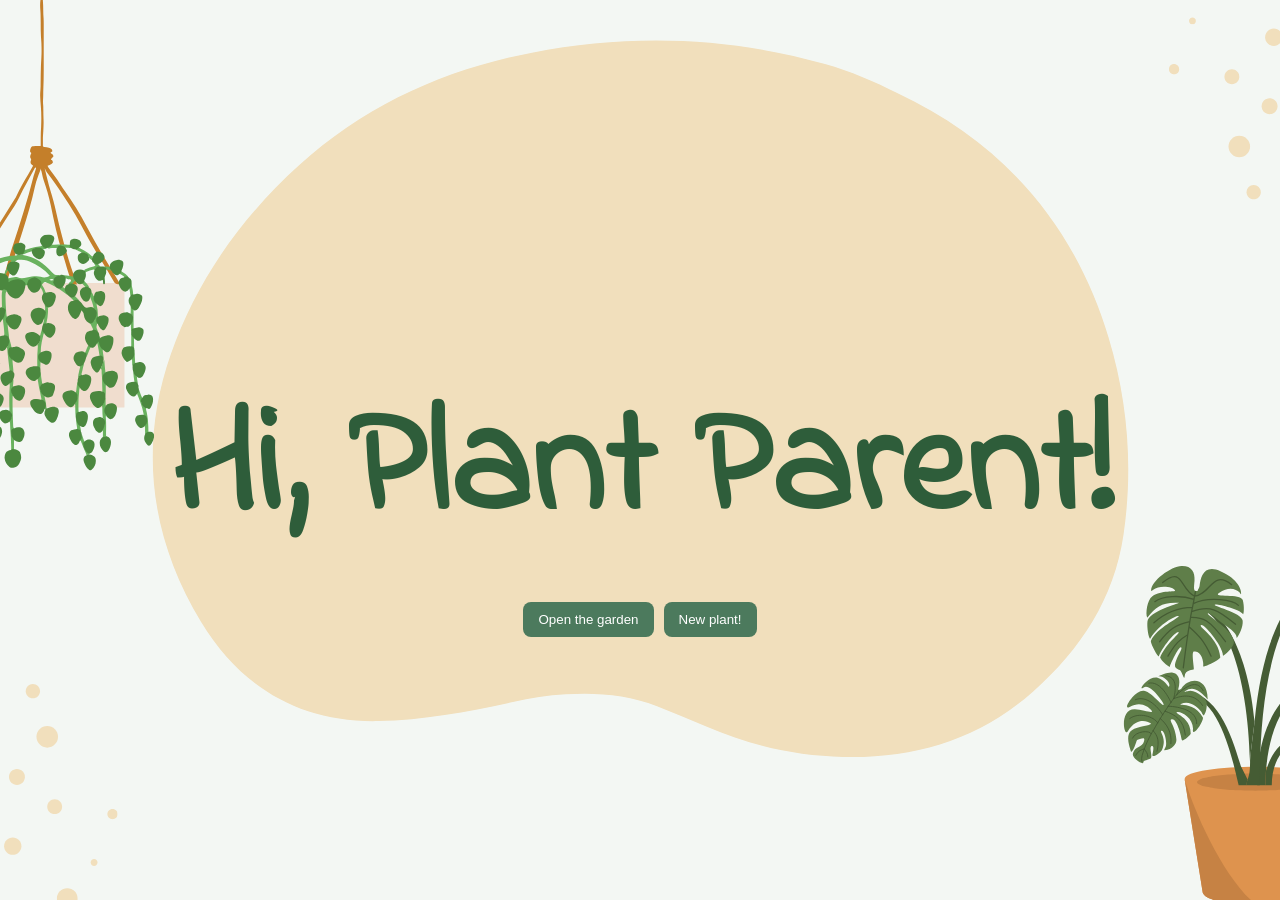
==== index.html @ 4281e5aa "first commit" ====
<!DOCTYPE html>
<html lang="en">
<head>
    <meta charset="UTF-8">
    <link rel="stylesheet" href="style.css">
    <title>Planty Place</title>
</head>
<body class="home">

    <div class="home-container">

        <h1>Hi, Plant Parent!</h1>

        <div class="buttons">
            <a href="garden.html"><button>Open the garden</button></a>
            <a href="newplant.html"><button>New plant!</button></a>
        </div>

    </div>

    <div class="background">
            <img src="assets/Background 2.svg" alt="background">
    </div>
    <script src="script.js"></script>
</body>
</html>
---- style.css ----
@import url('https://fonts.googleapis.com/css2?family=Indie+Flower&display=swap');

body {
    margin: 0;
    font-family: Arial, sans-serif;
    background-color: #f3f7f3;
}

.home {
    height: 100vh;
    display: flex;
    justify-content: center;
    align-items: center;
}

.home-container {
    text-align: center;
}

.home h1 {
    font-family: 'Indie Flower', cursive;
    font-size: 150px;
    color: #2e5d3a;
    margin-bottom: 20px;
}

.background {
    position: fixed;
    top: 0;
    left: 0;
    width: 100%;
    height: 100%;
    z-index: -1;
}

.background img {
    width: 100%;
    height: 100%;
    object-fit: cover;
}

.buttons {
    display: flex;
    gap: 10px;
    justify-content: center;
}

button {
    padding: 10px 15px;
    border: none;
    border-radius: 8px;
    background-color: #4c7a5d;
    color: white;
    cursor: pointer;
}

button:hover {
    background-color: #3e664d;
}

.new {
    text-align: center;
    padding: 20px;
    color: #2e5d3a;
}

.new h1{
    font-family: 'Indie Flower', cursive;
    font-size: 50px;
}

#newInputs {
    display: flex;
    flex-direction: column;
    max-width: 400px;
    margin: 0 auto;
    gap: 20px;
}

#addPlant {
    margin-top: 40px;
}

input, select {
    padding: 10px;
    border-radius: 8px;
    border: 1px solid #cdd9cd;
}

.garden {
    position: relative;
    padding-top: 80px;
}

.garden h1 {
    font-size: 50px;
    text-align: center;
    font-family: 'Indie Flower', cursive;
    margin-top: 20px;
    color: #2e5d3a;
}

#plantList {
    display: flex;
    flex-wrap: wrap;
    gap: 15px;
    justify-content: center;
    margin-top: 40px;
}

.plantCard {
    background-color: white;
    padding: 15px;
    border-radius: 12px;
    width: 200px;
    box-shadow: 0 2px 8px rgba(0,0,0,0.1);
    text-align: center;
}

.plantCard img {
    width: 100%;
    height: 150px;
    object-fit: cover;
    border-radius: 10px;
    margin-bottom: 10px;
}

#noPlants {
    text-align: center;
    margin-top: 40px;
    color: #5c7a5f;
}

#homeBtn, #backBtn {
    position: absolute;
    top: 15px;
    left: 15px;
}
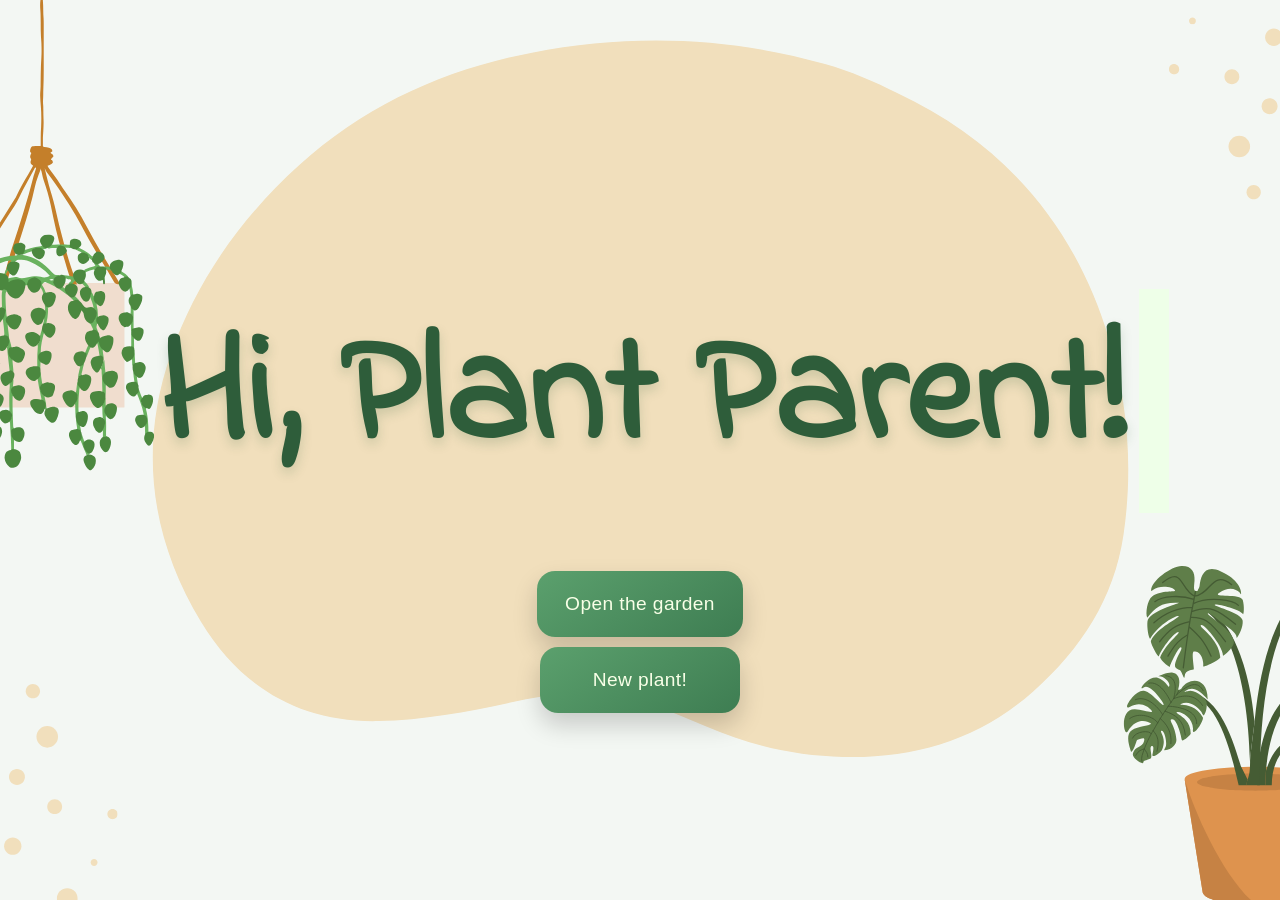
==== commit 0b613cfa: "SEO friendly update" ====
--- a/index.html
+++ b/index.html
@@ -2,6 +2,9 @@
 <html lang="en">
 <head>
     <meta charset="UTF-8">
+    <meta name="viewport" content="width=device-width, initial-scale=1">
+    <meta name="description" content="Planty Place is a cheerful plant care app where you can add new plants, track your collection, and keep plant care notes.">
+    <link rel="icon" href="assets/Tab%20Icon.png" type="image/png">
     <link rel="stylesheet" href="style.css">
     <title>Planty Place</title>
 </head>
@@ -19,7 +22,7 @@
     </div>
 
     <div class="background">
-            <img src="assets/Background 2.svg" alt="background">
+            <img src="assets/Background 2.svg" alt="">
     </div>
     <script src="script.js"></script>
 </body>
--- a/style.css
+++ b/style.css
@@ -19,9 +19,76 @@
 
 .home h1 {
     font-family: 'Indie Flower', cursive;
-    font-size: 150px;
+    font-size: clamp(48px, 12vw, 170px);
     color: #2e5d3a;
-    margin-bottom: 20px;
+    margin-bottom: 24px;
+    text-shadow: 0 6px 12px rgba(46, 93, 58, 0.18);
+    display: inline-block;
+    overflow: hidden;
+    white-space: nowrap;
+    border-right: 0.2em solid rgba(238, 255, 231, 0.9);
+    animation:
+        typing 4s steps(20, end) forwards,
+        blink 0.75s step-end infinite;
+    max-width: 95vw;
+}
+
+@keyframes typing {
+    from { width: 0; }
+    to { width: 100%; }
+}
+
+@keyframes blink {
+    50% { border-color: transparent; }
+}
+
+.buttons {
+    display: flex;
+    flex-direction: column;
+    gap: 20px;
+    align-items: center;
+    justify-content: center;
+    margin-top: 30px;
+}
+
+button {
+    width: min(320px, 85%);
+    max-width: 90vw;
+    padding: clamp(10px, 2.5vw, 22px) clamp(12px, 3vw, 28px);
+    border: none;
+    border-radius: 18px;
+    background: linear-gradient(145deg, #5ba06d 0%, #3e7d52 100%);
+    color: #f8ffe7;
+    font-size: clamp(0.9rem, 2.5vw, 1.2rem);
+    font-weight: 500;
+    letter-spacing: 0.02em;
+    text-transform: none;
+    cursor: pointer;
+    box-shadow: 0 12px 24px rgba(0, 0, 0, 0.18), inset 0 0 0 0 rgba(255,255,255,0.2);
+    transition: transform 180ms ease, box-shadow 180ms ease, background 180ms ease;
+}
+
+/* Keep home screen buttons on a single line when possible */
+.home .buttons button {
+    white-space: nowrap;
+    width: auto;
+    min-width: 200px;
+    max-width: 92vw;
+}
+
+/* Remove underline on anchors (especially those wrapping buttons) */
+a, a:link, a:visited {
+    text-decoration: none;
+}
+
+button:hover {
+    transform: scale(1.05);
+    background: linear-gradient(145deg, #7bd989 0%, #4fa06a 50%, #2e6c45 100%);
+    box-shadow: 0 18px 36px rgba(0, 0, 0, 0.28), inset 0 0 25px rgba(255,255,255,0.15);
+}
+
+button:active {
+    transform: scale(0.98);
 }
 
 .background {
@@ -45,23 +112,30 @@
     justify-content: center;
 }
 
-button {
-    padding: 10px 15px;
-    border: none;
-    border-radius: 8px;
-    background-color: #4c7a5d;
-    color: white;
-    cursor: pointer;
-}
-
-button:hover {
-    background-color: #3e664d;
-}
-
 .new {
     text-align: center;
     padding: 20px;
     color: #2e5d3a;
+}
+
+.new-actions {
+    display: flex;
+    flex-direction: column;
+    gap: 20px;
+    align-items: center;
+    margin: 24px auto 0;
+    width: min(320px, 85%);
+}
+
+.new-actions a {
+    display: block;
+    width: 100%;
+}
+
+.new-actions button {
+    width: 100%;
+    white-space: nowrap;
+    text-align: center;
 }
 
 .new h1{
@@ -72,19 +146,54 @@
 #newInputs {
     display: flex;
     flex-direction: column;
-    max-width: 400px;
+    max-width: 420px;
     margin: 0 auto;
-    gap: 20px;
+    gap: 18px;
 }
 
 #addPlant {
     margin-top: 40px;
 }
 
-input, select {
-    padding: 10px;
-    border-radius: 8px;
-    border: 1px solid #cdd9cd;
+#collectionPageBtn {
+    margin-top: 16px;
+}
+
+/* New-plant inputs: green border with white typing area and handwritten placeholders */
+#newInputs input,
+#newInputs select,
+#newInputs input[type="file"] {
+    background: #ffffff;
+    color: #0b2b18;
+    padding: 12px 14px;
+    border-radius: 12px;
+    border: 3px solid var(--accent, #5ba06d);
+    box-shadow: 0 8px 18px rgba(0,0,0,0.12), inset 0 2px 6px rgba(0,0,0,0.03);
+    font-size: 1rem;
+    font-weight: 600;
+    outline: none;
+}
+
+#newInputs input:focus,
+#newInputs select:focus,
+#newInputs input[type="file"]:focus {
+    box-shadow: 0 10px 30px rgba(0,0,0,0.18), 0 0 8px rgba(126,252,107,0.12) inset;
+    border-color: var(--accent-2, #2ec4b6);
+}
+
+/* Handwritten placeholders */
+#newInputs input::placeholder,
+#newInputs select::placeholder {
+    font-family: 'Indie Flower', cursive;
+    color: #8aae90;
+    opacity: 1;
+    font-size: 1.05rem;
+}
+
+/* Darker labels for readability */
+#newInputs label {
+    color: #08321c;
+    font-weight: 700;
 }
 
 .garden {
@@ -100,30 +209,72 @@
     color: #2e5d3a;
 }
 
+.bottom-action {
+    display: flex;
+    justify-content: center;
+    align-items: center;
+    margin: 80px auto 12px;
+    width: min(320px, 85%);
+    max-width: 90vw;
+}
+
+.bottom-action a {
+    display: inline-flex;
+    width: 100%;
+}
+
+.bottom-action button {
+    width: 100%;
+    white-space: nowrap;
+    text-align: center;
+}
+
+/* Responsive grid for plant cards */
 #plantList {
-    display: flex;
-    flex-wrap: wrap;
-    gap: 15px;
-    justify-content: center;
+    display: grid;
+    grid-template-columns: repeat(auto-fit, minmax(220px, 260px));
+    gap: 18px;
+    align-items: start;
+    justify-content: center;
+    justify-items: center;
     margin-top: 40px;
+    width: 100%;
+    padding: 0 12px;
 }
 
 .plantCard {
     background-color: white;
-    padding: 15px;
+    padding: 12px;
     border-radius: 12px;
-    width: 200px;
     box-shadow: 0 2px 8px rgba(0,0,0,0.1);
     text-align: center;
+    width: 100%;
+    max-width: 260px;
+    box-sizing: border-box;
 }
 
 .plantCard img {
     width: 100%;
-    height: 150px;
+    height: auto;
+    aspect-ratio: 4 / 3;
     object-fit: cover;
     border-radius: 10px;
     margin-bottom: 10px;
 }
+
+.plantCard button {
+    width: auto;
+    padding: 8px 10px;
+    font-size: 0.95rem;
+    border-radius: 8px;
+    background: linear-gradient(145deg, #6bb57b 0%, #3e7d52 100%);
+    color: #fff;
+    box-shadow: 0 6px 12px rgba(0,0,0,0.12);
+    border: none;
+    cursor: pointer;
+    margin-top: 10px;
+}
+
 
 #noPlants {
     text-align: center;
@@ -135,4 +286,112 @@
     position: absolute;
     top: 15px;
     left: 15px;
-}+}
+
+/* Place home/back buttons inline on the new-plant page to avoid overlapping the title */
+.new #homeBtn, .new #backBtn {
+    position: static;
+    display: block;
+    margin: 8px 0 18px 15px;
+    left: auto;
+    top: auto;
+    width: auto;
+}
+
+@media (max-width: 480px) {
+    .home {
+        align-items: flex-start;
+        padding-top: 24px;
+    }
+
+    .home h1 {
+        font-size: clamp(36px, 14vw, 120px);
+        border-right-width: 0.15em;
+    }
+
+    button {
+        width: 90%;
+        padding: 12px 14px;
+        font-size: 1rem;
+    }
+
+    .plantCard {
+        padding: 10px;
+    }
+
+    /* Allow wrapping on very small screens to avoid overflow */
+    .home .buttons button {
+        white-space: normal;
+        min-width: 0;
+        width: 90%;
+    }
+}
+
+/* Modal styles for plant log */
+.modal-overlay {
+    position: fixed;
+    inset: 0;
+    background: rgba(0,0,0,0.6);
+    display: none; /* toggled to flex when opened */
+    align-items: center;
+    justify-content: center;
+    z-index: 9999;
+    padding: 18px; /* keep spacing on small screens */
+}
+
+.modal {
+    background: #fff;
+    color: #08321c;
+    border-radius: 12px;
+    padding: 18px 20px;
+    width: min(720px, 94vw);
+    max-height: 90vh;
+    overflow: auto;
+    box-shadow: 0 10px 40px rgba(0,0,0,0.4);
+    position: relative;
+}
+
+.modal-close {
+    position: absolute;
+    top: 10px;
+    right: 10px;
+    width: 36px;
+    height: 36px;
+    display: inline-flex;
+    align-items: center;
+    justify-content: center;
+    background: linear-gradient(145deg, #5ba06d 0%, #3e7d52 100%);
+    color: #f8ffe7;
+    border: none;
+    border-radius: 50%;
+    font-size: 18px;
+    line-height: 1;
+    cursor: pointer;
+    box-shadow: 0 6px 12px rgba(0,0,0,0.18);
+}
+
+.modal-close:focus {
+    outline: 2px solid 2e5d3a;
+}
+
+.modal-header {
+    display: flex;
+    gap: 12px;
+    align-items: center;
+}
+
+#logPlantImage {
+    width: 72px;
+    height: 72px;
+    object-fit: cover;
+    border-radius: 8px;
+    border: 2px solid #e6f9ea;
+}
+
+#logEntries { margin: 12px 0 18px 0; }
+.log-entry { padding: 10px; border-bottom: 1px solid #eee; }
+.log-photo { max-width: 160px; display: block; margin-top: 8px; border-radius: 6px; }
+
+.modal form { display: grid; gap: 8px; }
+.modal form input[type="text"], .modal form input[type="date"], .modal form select { padding: 8px; }
+.modal form button { padding: 10px; border-radius: 8px; }
